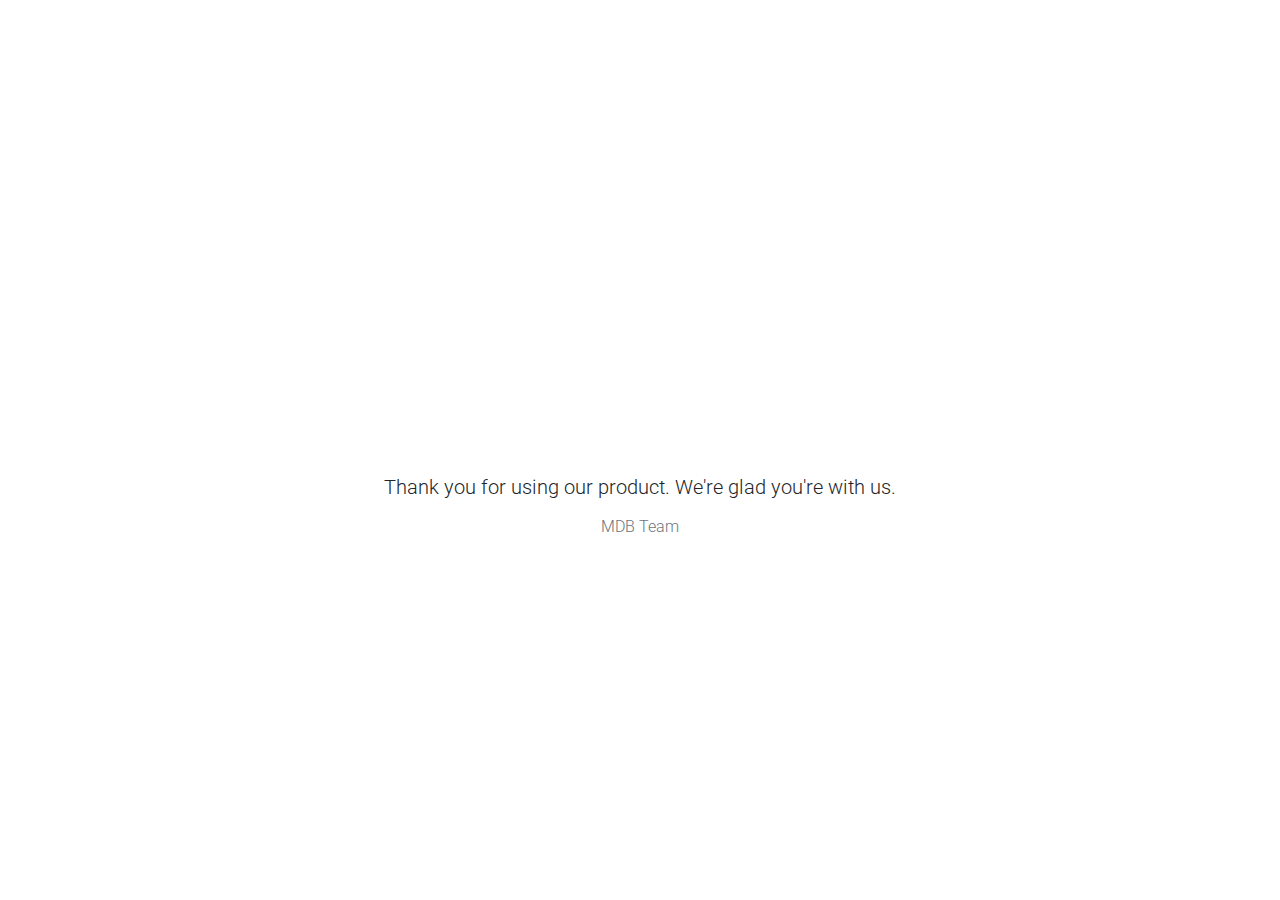
==== index.html @ 98b5d8f0 "initial commit" ====
<!DOCTYPE html>
<html lang="en">
<head>
  <meta charset="UTF-8">
  <meta name="viewport" content="width=device-width, initial-scale=1, shrink-to-fit=no">
  <meta http-equiv="x-ua-compatible" content="ie=edge">
  <title>Material Design for Bootstrap</title>
  <!-- MDB icon -->
  <link rel="icon" href="img/mdb-favicon.ico" type="image/x-icon">
  <!-- Font Awesome -->
  <link rel="stylesheet" href="https://use.fontawesome.com/releases/v5.11.2/css/all.css">
  <!-- Google Fonts Roboto -->
  <link rel="stylesheet" href="https://fonts.googleapis.com/css?family=Roboto:300,400,500,700&display=swap">
  <!-- Bootstrap core CSS -->
  <link rel="stylesheet" href="css/bootstrap.min.css">
  <!-- Material Design Bootstrap -->
  <link rel="stylesheet" href="css/mdb.min.css">
  <!-- Your custom styles (optional) -->
  <link rel="stylesheet" href="css/style.css">
</head>
<body>

  <!-- Start your project here-->  
  <div style="height: 100vh">
    <div class="flex-center flex-column">
      <h1 class="text-hide animated fadeIn mb-4" style="background-image: url('https://mdbootstrap.com/img/logo/mdb-transparent-250px.png'); width: 250px; height: 90px;">MDBootstrap</h1>
      <h5 class="animated fadeIn mb-3">Thank you for using our product. We're glad you're with us.</h5>
      <p class="animated fadeIn text-muted">MDB Team</p>
    </div>
  </div>
  <!-- End your project here-->

  <!-- jQuery -->
  <script type="text/javascript" src="js/jquery.min.js"></script>
  <!-- Bootstrap tooltips -->
  <script type="text/javascript" src="js/popper.min.js"></script>
  <!-- Bootstrap core JavaScript -->
  <script type="text/javascript" src="js/bootstrap.min.js"></script>
  <!-- MDB core JavaScript -->
  <script type="text/javascript" src="js/mdb.min.js"></script>
  <!-- Your custom scripts (optional) -->
  <script type="text/javascript"></script>

</body>
</html>
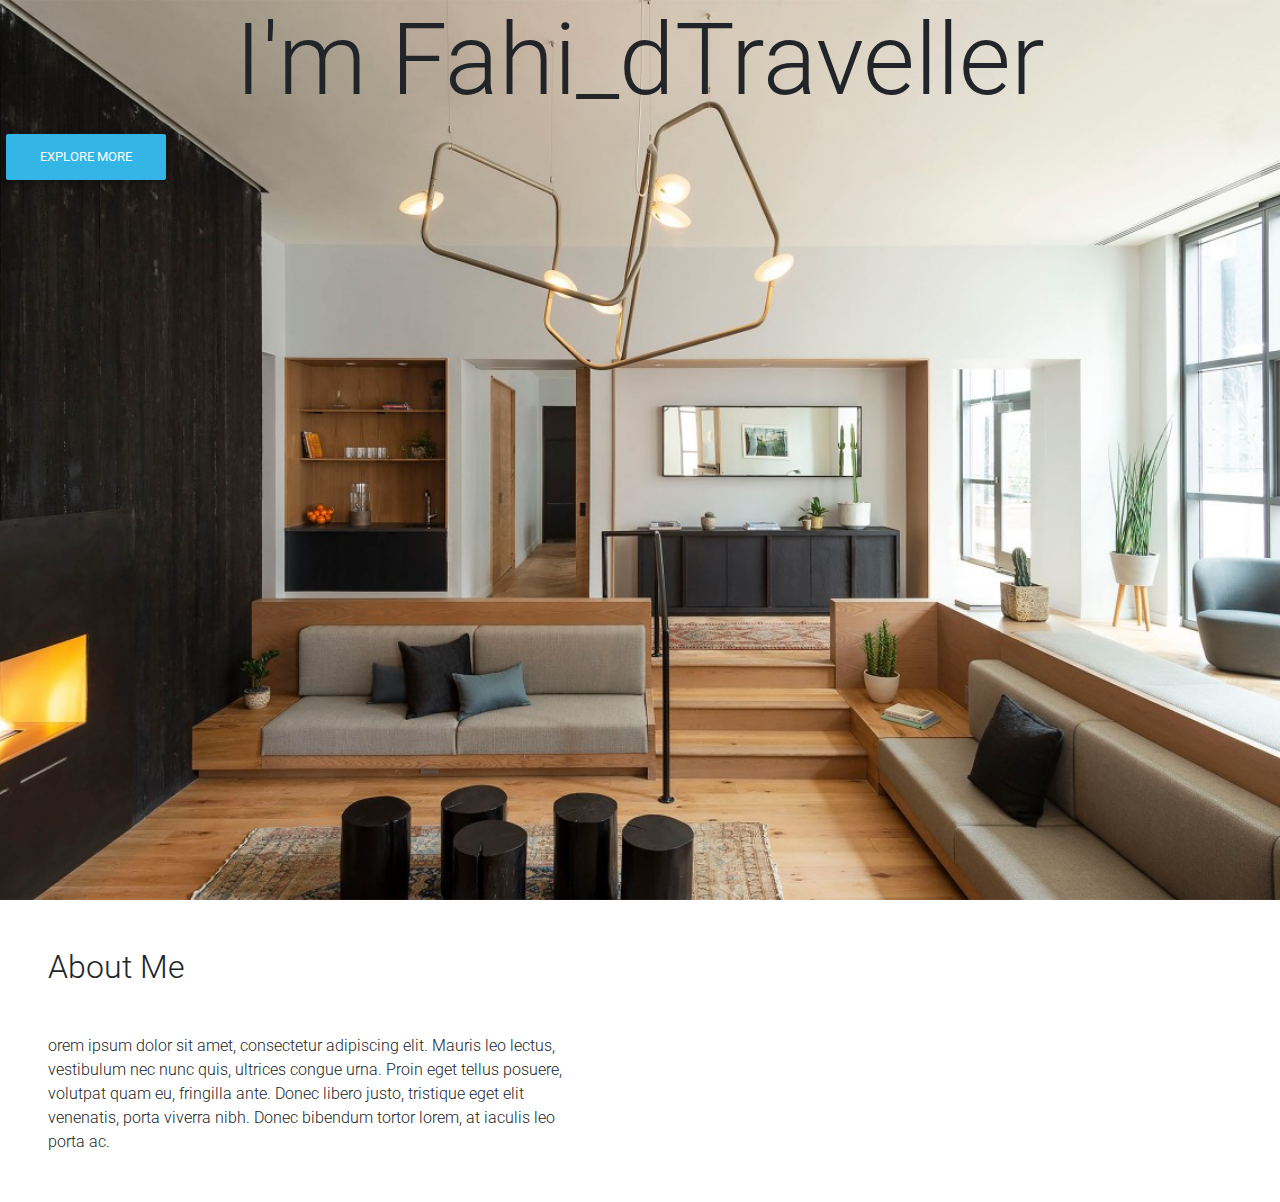
==== commit 844f57d5: "Added about" ====
--- a/index.html
+++ b/index.html
@@ -1,10 +1,11 @@
 <!DOCTYPE html>
 <html lang="en">
+
 <head>
   <meta charset="UTF-8">
   <meta name="viewport" content="width=device-width, initial-scale=1, shrink-to-fit=no">
   <meta http-equiv="x-ua-compatible" content="ie=edge">
-  <title>Material Design for Bootstrap</title>
+  <title>Fahi_dTraveller</title>
   <!-- MDB icon -->
   <link rel="icon" href="img/mdb-favicon.ico" type="image/x-icon">
   <!-- Font Awesome -->
@@ -18,16 +19,33 @@
   <!-- Your custom styles (optional) -->
   <link rel="stylesheet" href="css/style.css">
 </head>
-<body>
 
-  <!-- Start your project here-->  
-  <div style="height: 100vh">
-    <div class="flex-center flex-column">
-      <h1 class="text-hide animated fadeIn mb-4" style="background-image: url('https://mdbootstrap.com/img/logo/mdb-transparent-250px.png'); width: 250px; height: 90px;">MDBootstrap</h1>
-      <h5 class="animated fadeIn mb-3">Thank you for using our product. We're glad you're with us.</h5>
-      <p class="animated fadeIn text-muted">MDB Team</p>
+<body style="overflow-x: hidden;">
+
+  <!-- Start your project here-->
+  <section id="b-head">
+    <div class="bhead">
+      <span class="align-middle">
+        <h1 class="b-name ">I'm Fahi_dTraveller</h1>
+      </span>
+      <button type="button" class="btn btn-info" href="#about">Explore more</button>
     </div>
-  </div>
+  </section>
+  <section id="about">
+    <div class="row">
+      <div class="col-6">
+        <h2 class="m-5">About Me</h2>
+        <p class="m-5">
+          orem ipsum dolor sit amet, consectetur adipiscing elit. Mauris leo lectus, vestibulum nec nunc quis, ultrices
+          congue urna. Proin eget tellus posuere, volutpat quam eu, fringilla ante. Donec libero justo, tristique eget
+          elit venenatis, porta viverra nibh. Donec bibendum tortor lorem, at iaculis leo porta ac.
+        </p>
+      </div>
+      <div class="col-6">
+        <img src="">
+      </div>
+    </div>
+  </section>
   <!-- End your project here-->
 
   <!-- jQuery -->
@@ -42,4 +60,5 @@
   <script type="text/javascript"></script>
 
 </body>
-</html>
+
+</html>--- a/css/style.css
+++ b/css/style.css
@@ -0,0 +1,12 @@
+.bhead{
+        background-image: url("../img/bhead.jpg");
+        height: 100vh;
+        background-position: center;
+        background-repeat: no-repeat;
+        background-size: cover;
+}
+.b-name{
+    font-size: 100px;
+    text-align: center;
+    vertical-align: middle;
+}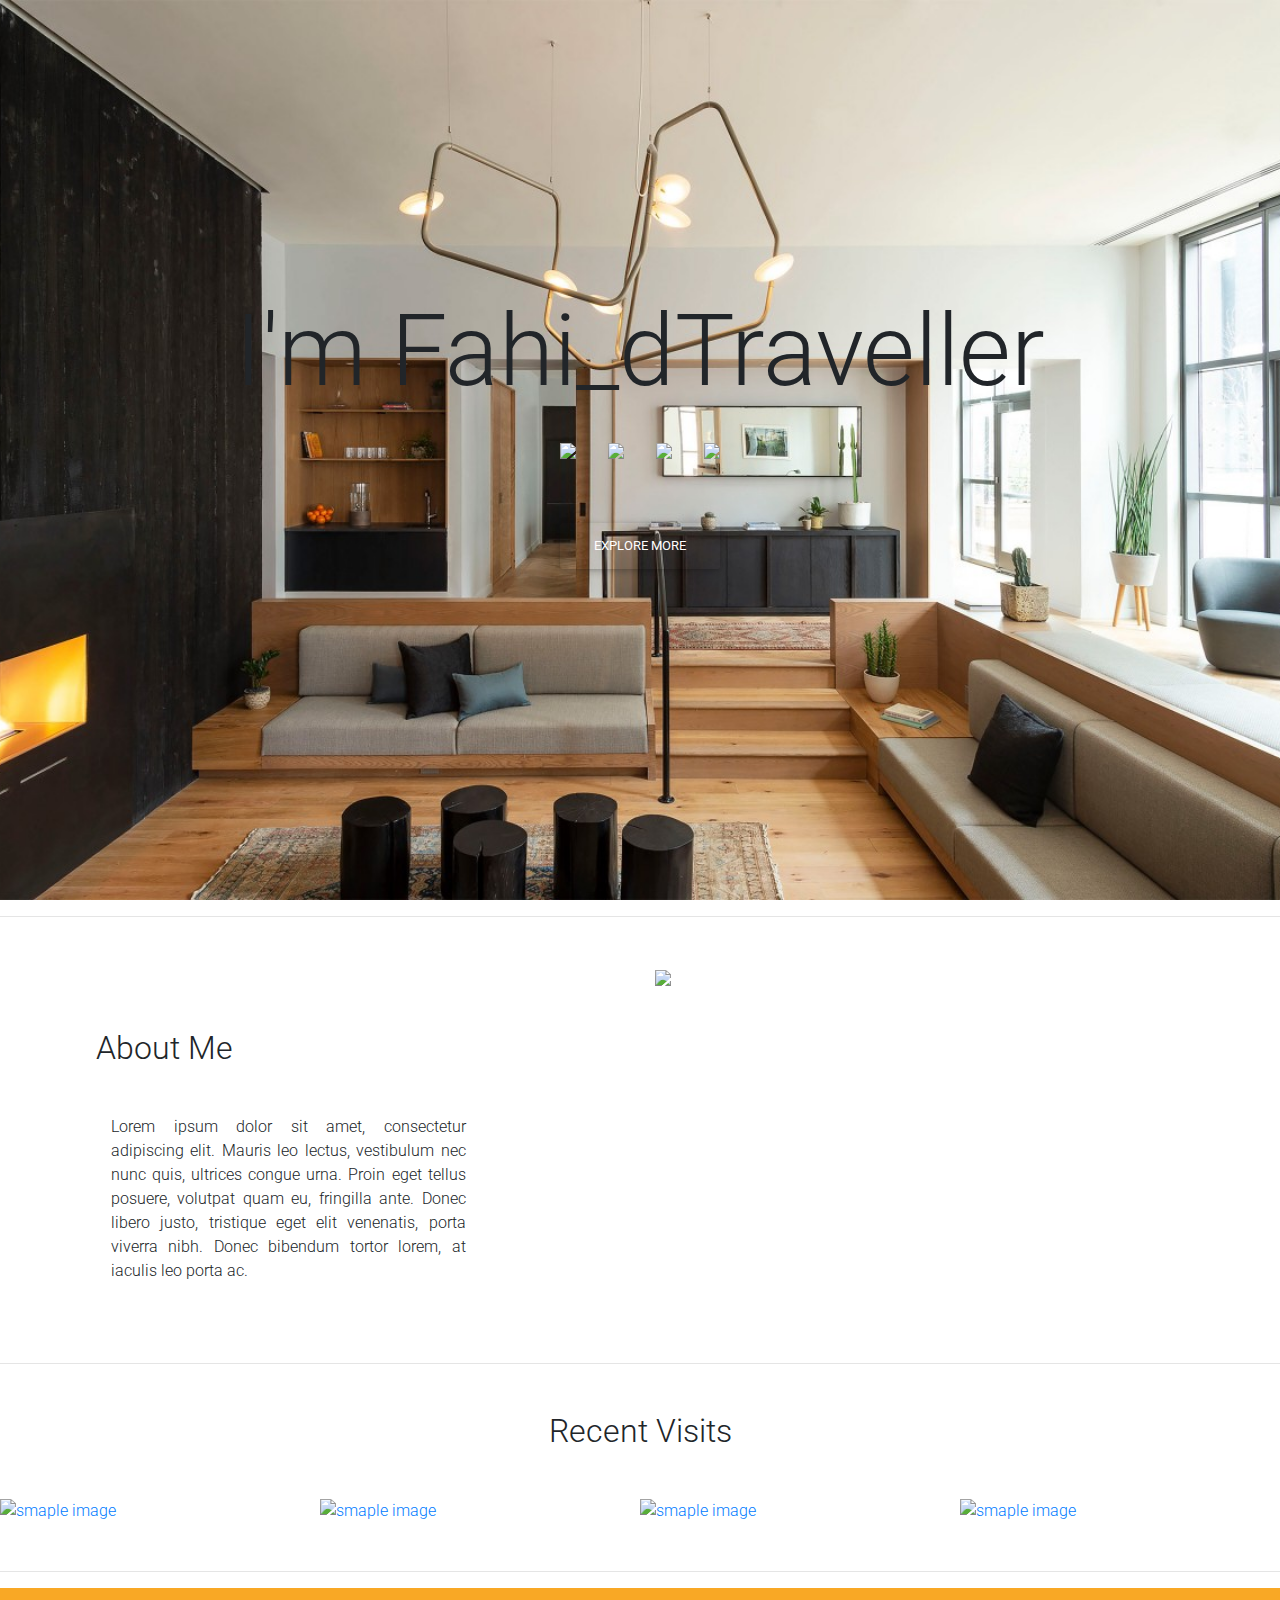
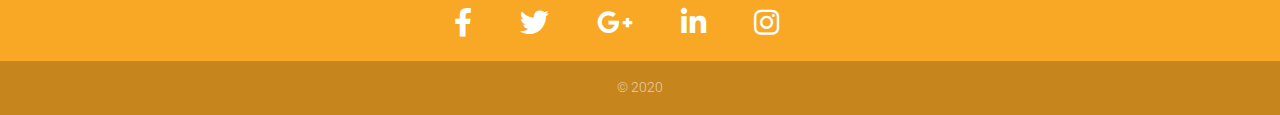
==== commit 33edc73a: "modified post page" ====
--- a/index.html
+++ b/index.html
@@ -18,33 +18,141 @@
   <link rel="stylesheet" href="css/mdb.min.css">
   <!-- Your custom styles (optional) -->
   <link rel="stylesheet" href="css/style.css">
+
+  <link href="https://fonts.googleapis.com/css2?family=Marck+Script&display=swap" rel="stylesheet">
 </head>
 
 <body style="overflow-x: hidden;">
 
   <!-- Start your project here-->
   <section id="b-head">
-    <div class="bhead">
-      <span class="align-middle">
-        <h1 class="b-name ">I'm Fahi_dTraveller</h1>
-      </span>
-      <button type="button" class="btn btn-info" href="#about">Explore more</button>
+    <div class="bhead flex-center mb-3 flex-column">
+
+      <h1 class="b-name align-middle mb-3 responsive-font-size"><span class="align-middle">I'm Fahi_dTraveller</span>
+      </h1>
+      <div class="row">
+        <img class="m-3 icon-item" src="https://img.icons8.com/doodle/48/000000/whatsapp.png" />
+        <img class="m-3 icon-item" src="https://img.icons8.com/doodle/48/000000/instagram-new.png" />
+        <img class="m-3 icon-item" src="https://img.icons8.com/doodle/48/000000/facebook-new.png" />
+        <img class="m-3 icon-item" src="https://img.icons8.com/doodle/48/000000/twitter--v1.png" />
+      </div>
+      <button type="button" class="btn m-5 transparent" href="#about">
+        <p style="color: white;">Explore more</p>
+      </button>
     </div>
   </section>
-  <section id="about">
-    <div class="row">
-      <div class="col-6">
-        <h2 class="m-5">About Me</h2>
-        <p class="m-5">
-          orem ipsum dolor sit amet, consectetur adipiscing elit. Mauris leo lectus, vestibulum nec nunc quis, ultrices
+  <hr class="hr-line">
+  <section id="about" class="m-5">
+    <div class="row mt-3">
+      <div class="col-sm-6 py-3">
+        <h2 class="m-5 about-head">About Me</h2>
+        <p class="ml-5 col-md-8 mr-5 mt-5 about " style="text-align: justify">
+          Lorem ipsum dolor sit amet, consectetur adipiscing elit. Mauris leo lectus, vestibulum nec nunc quis, ultrices
           congue urna. Proin eget tellus posuere, volutpat quam eu, fringilla ante. Donec libero justo, tristique eget
           elit venenatis, porta viverra nibh. Donec bibendum tortor lorem, at iaculis leo porta ac.
         </p>
       </div>
-      <div class="col-6">
-        <img src="">
+      <div class="col-sm-6">
+        <img class="about-image  hover hoverable" src="img/about.jpg">
       </div>
     </div>
+  </section>
+  <!--Mask with wave-->
+  <hr class="hr-line">
+
+  <section id="travel-cards" class="mb-5">
+    <h2 class="m-5 text-center card-head" style="text-align: center;">Recent Visits</h2>
+    <div class="row no-gutters mt-5">
+      <!-- <div class="view zoom col-sm-3 travel-card-item">
+        <img src="img/IMG_20180827_164430_371.jpg" class="img-fluid hoverable" alt="Sample image with waves effect.">
+        <a>
+          <div class="mask waves-effect waves-light rgba-white-slight">
+            <h4 class="flex-center text-center white-text flex-column card-hover">Mysore</h4>
+          </div>
+        </a>
+      </div> -->
+      <div class="view overlay zoom col-sm-3">
+        <a href="post.html">
+          <img src="img/IMG_20180827_164430_371.jpg" class="img-fluid" alt="smaple image">
+        </a>
+        <div class="mask flex-center">
+          <a href="post.html" class="white-text card-hover">See the post</a>
+        </div>
+      </div>
+      <!--Mask with wave--><a href="post.html">
+      <div class="view overlay zoom col-sm-3">
+        <img src="img/IMG_20180827_164430_371.jpg" class="img-fluid" alt="smaple image"></a>
+        <div class="mask flex-center">
+          <a href="post.html" class="white-text card-hover">See the post</a>
+        </div>
+      </div>
+      <div class="view overlay zoom col-sm-3">
+        <a href="post.html"><img src="img/IMG_20180827_164430_371.jpg" class="img-fluid" alt="smaple image"></a>
+        <div class="mask flex-center">
+          <a href="post.html" class="white-text card-hover">See the post</a>
+        </div>
+      </div>
+      <!--Mask with wave-->
+      <div class="view overlay zoom col-sm-3">
+        <a href="post.html"><img src="img/IMG_20180827_164430_371.jpg" class="img-fluid" alt="smaple image"></a>
+        <div class="mask flex-center">
+          <a href="post.html" class="white-text card-hover">See the post</a>
+        </div>
+      </div>
+    </div>
+  </section>
+  <hr class="hr-line">
+  <section id="footer">
+    <!-- Footer -->
+    <footer class="page-footer font-small yellow darken-3">
+
+      <!-- Footer Elements -->
+      <div class="container">
+
+        <!-- Grid row-->
+        <div class="row">
+
+          <!-- Grid column -->
+          <div class="col-md-12 py-3">
+            <div class="mb-3 flex-center">
+
+              <!-- Facebook -->
+              <a class="fb-ic">
+                <i class="fab fa-facebook-f fa-lg white-text mr-md-5 mr-3 fa-2x"> </i>
+              </a>
+              <!-- Twitter -->
+              <a class="tw-ic">
+                <i class="fab fa-twitter fa-lg white-text mr-md-5 mr-3 fa-2x"> </i>
+              </a>
+              <!-- Google +-->
+              <a class="gplus-ic">
+                <i class="fab fa-google-plus-g fa-lg white-text mr-md-5 mr-3 fa-2x"> </i>
+              </a>
+              <!--Linkedin -->
+              <a class="li-ic">
+                <i class="fab fa-linkedin-in fa-lg white-text mr-md-5 mr-3 fa-2x"> </i>
+              </a>
+              <!--Instagram-->
+              <a class="ins-ic">
+                <i class="fab fa-instagram fa-lg white-text mr-md-5 mr-3 fa-2x"> </i>
+              </a>
+            </div>
+          </div>
+          <!-- Grid column -->
+
+        </div>
+        <!-- Grid row-->
+
+      </div>
+      <!-- Footer Elements -->
+
+      <!-- Copyright -->
+      <div class="footer-copyright text-center py-3">© 2020
+      </div>
+      <!-- Copyright -->
+
+    </footer>
+    <!-- Footer -->
   </section>
   <!-- End your project here-->
 
